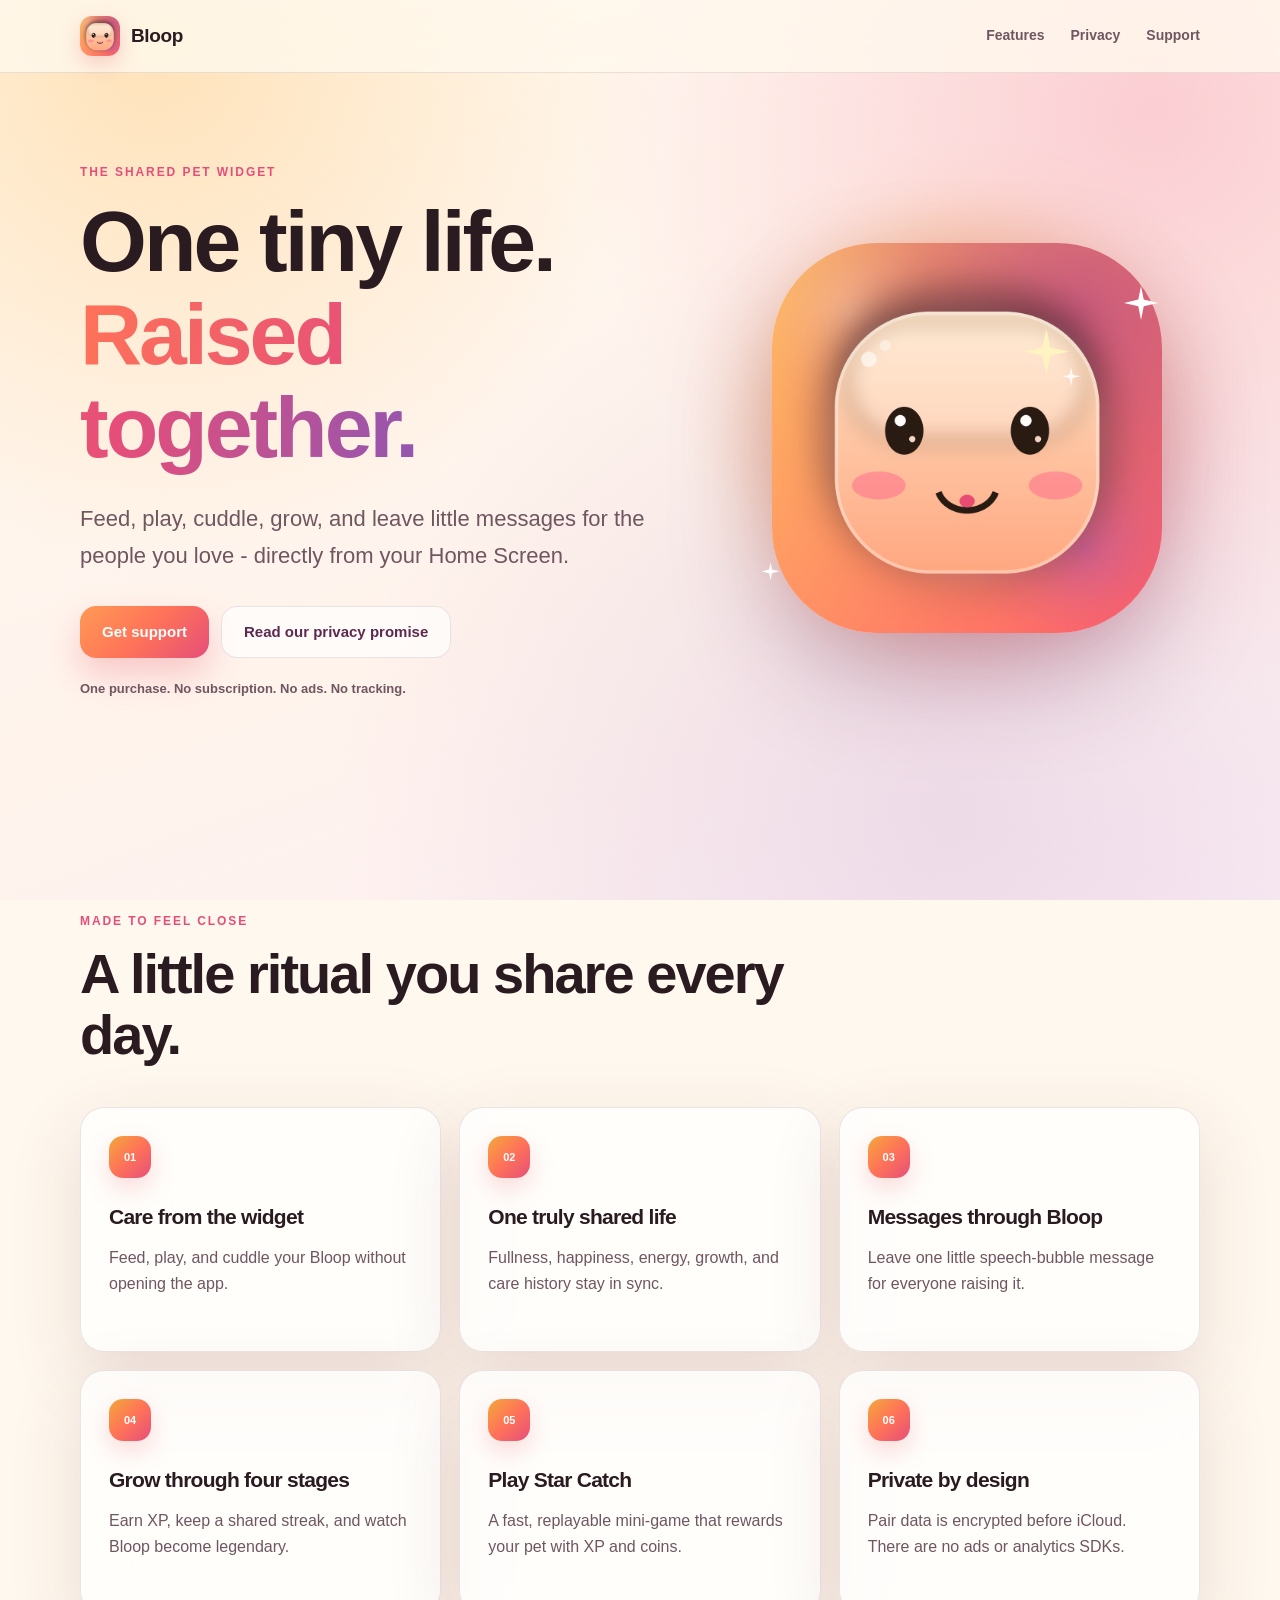
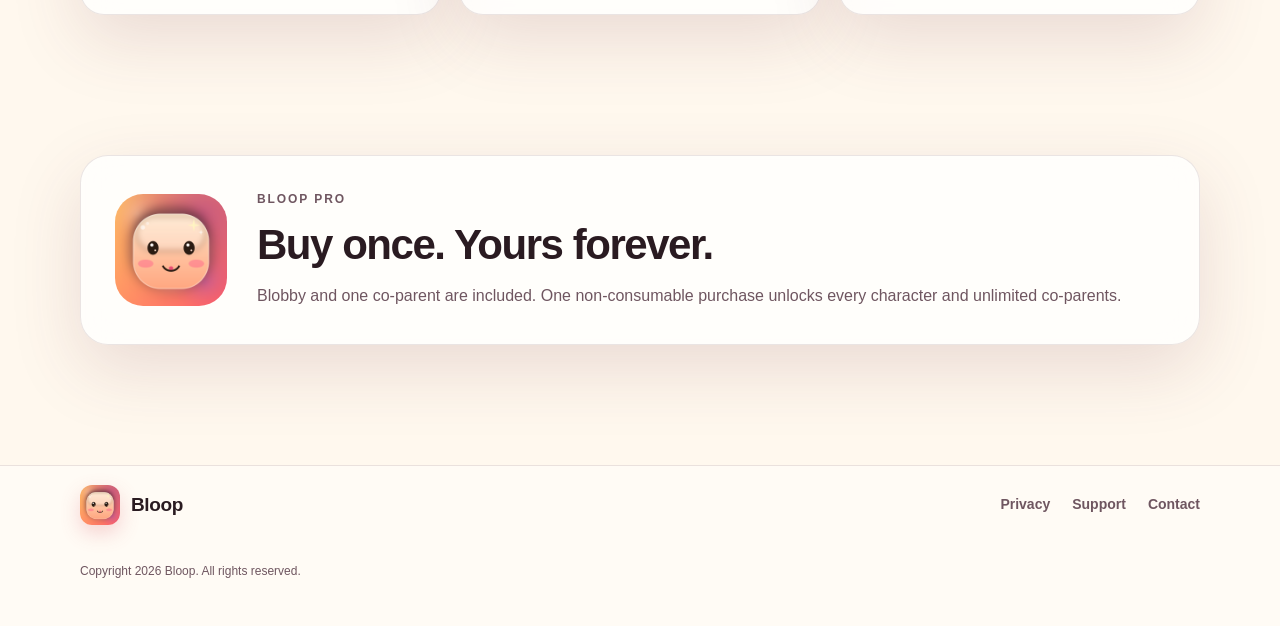
==== index.html @ 69b5d18a "Launch Bloop support and privacy site Co-authored-by: Copilot <223556219+Copilot@users.noreply.githu" ====
<!doctype html>
<html lang="en">
<head>
  <meta charset="utf-8">
  <meta name="viewport" content="width=device-width, initial-scale=1">
  <meta name="theme-color" content="#ff795d">
  <title>Bloop - Raise a Pet Together</title>
  <meta name="description" content="Bloop is the private interactive pet widget you raise together. Feed, play, share messages, and grow one little life from your Home Screen.">
  <meta property="og:title" content="Bloop - Raise a Pet Together">
  <meta property="og:description" content="One tiny shared life, right on your Home Screen. No ads. No subscription.">
  <meta property="og:image" content="icon.png">
  <link rel="icon" href="icon.png">
  <link rel="stylesheet" href="style.css">
</head>
<body>
  <div class="aurora" aria-hidden="true"></div>
  <header>
    <div class="wrap nav">
      <a class="brand" href="index.html"><img src="icon.png" alt=""><span>Bloop</span></a>
      <nav aria-label="Primary navigation">
        <a href="#features">Features</a>
        <a href="privacy.html">Privacy</a>
        <a href="support.html">Support</a>
      </nav>
    </div>
  </header>
  <main>
    <section class="hero wrap">
      <div class="hero-copy">
        <p class="eyebrow">The shared pet widget</p>
        <h1>One tiny life.<br><span>Raised together.</span></h1>
        <p class="lead">Feed, play, cuddle, grow, and leave little messages for the people you love - directly from your Home Screen.</p>
        <div class="actions">
          <a class="button primary" href="support.html">Get support</a>
          <a class="button secondary" href="privacy.html">Read our privacy promise</a>
        </div>
        <p class="promise">One purchase. No subscription. No ads. No tracking.</p>
      </div>
      <div class="hero-art">
        <div class="halo"></div>
        <img src="icon.png" alt="Bloop smiling pet icon">
        <span class="spark one"></span><span class="spark two"></span>
      </div>
    </section>

    <section id="features" class="wrap section">
      <p class="eyebrow">Made to feel close</p>
      <h2>A little ritual you share every day.</h2>
      <div class="grid">
        <article class="card"><span class="symbol">01</span><h3>Care from the widget</h3><p>Feed, play, and cuddle your Bloop without opening the app.</p></article>
        <article class="card"><span class="symbol">02</span><h3>One truly shared life</h3><p>Fullness, happiness, energy, growth, and care history stay in sync.</p></article>
        <article class="card"><span class="symbol">03</span><h3>Messages through Bloop</h3><p>Leave one little speech-bubble message for everyone raising it.</p></article>
        <article class="card"><span class="symbol">04</span><h3>Grow through four stages</h3><p>Earn XP, keep a shared streak, and watch Bloop become legendary.</p></article>
        <article class="card"><span class="symbol">05</span><h3>Play Star Catch</h3><p>A fast, replayable mini-game that rewards your pet with XP and coins.</p></article>
        <article class="card"><span class="symbol">06</span><h3>Private by design</h3><p>Pair data is encrypted before iCloud. There are no ads or analytics SDKs.</p></article>
      </div>
    </section>

    <section class="wrap callout">
      <img src="icon.png" alt="">
      <div><p class="eyebrow">Bloop Pro</p><h2>Buy once. Yours forever.</h2><p>Blobby and one co-parent are included. One non-consumable purchase unlocks every character and unlimited co-parents.</p></div>
    </section>
  </main>
  <footer>
    <div class="wrap footer">
      <a class="brand" href="index.html"><img src="icon.png" alt=""><span>Bloop</span></a>
      <div class="links"><a href="privacy.html">Privacy</a><a href="support.html">Support</a><a href="mailto:alice51849@hotmail.com">Contact</a></div>
      <p>Copyright 2026 Bloop. All rights reserved.</p>
    </div>
  </footer>
</body>
</html>
---- style.css ----
:root {
  --ink: #2a1b21;
  --muted: #6f5660;
  --cream: #fff8ee;
  --card: rgba(255, 255, 255, 0.76);
  --line: rgba(87, 42, 53, 0.12);
  --coral: #ff7358;
  --rose: #e64e79;
  --gold: #f3a83b;
  --plum: #5e294f;
  --shadow: 0 24px 70px rgba(114, 51, 65, 0.15);
}

* { box-sizing: border-box; }
html { scroll-behavior: smooth; }
body {
  margin: 0;
  color: var(--ink);
  background: var(--cream);
  font-family: -apple-system, BlinkMacSystemFont, "SF Pro Display", "Segoe UI", sans-serif;
  line-height: 1.65;
}
a { color: inherit; }
.aurora {
  position: fixed;
  inset: 0;
  z-index: -2;
  background:
    radial-gradient(circle at 12% 6%, rgba(255, 190, 97, 0.38), transparent 32rem),
    radial-gradient(circle at 90% 12%, rgba(238, 79, 123, 0.24), transparent 36rem),
    radial-gradient(circle at 74% 90%, rgba(137, 80, 170, 0.14), transparent 38rem),
    linear-gradient(160deg, #fffaf1 0%, #fff3ec 58%, #fdf0f5 100%);
}
.wrap { width: min(1120px, calc(100% - 40px)); margin: 0 auto; }
header {
  position: sticky;
  top: 0;
  z-index: 10;
  border-bottom: 1px solid var(--line);
  background: rgba(255, 248, 238, 0.84);
  backdrop-filter: blur(22px) saturate(140%);
}
.nav { min-height: 72px; display: flex; align-items: center; justify-content: space-between; gap: 24px; }
.brand { display: inline-flex; align-items: center; gap: 11px; text-decoration: none; font-size: 19px; font-weight: 800; letter-spacing: -0.02em; }
.brand img { width: 40px; height: 40px; border-radius: 12px; box-shadow: 0 8px 20px rgba(218, 82, 94, 0.24); }
nav { display: flex; align-items: center; gap: 26px; }
nav a, .links a { color: var(--muted); font-size: 14px; font-weight: 650; text-decoration: none; }
nav a:hover, .links a:hover { color: var(--rose); }
.hero { min-height: 700px; display: grid; grid-template-columns: 1.12fr 0.88fr; align-items: center; gap: 60px; padding-block: 90px; }
.eyebrow { margin: 0 0 12px; color: var(--rose); font-size: 12px; font-weight: 800; letter-spacing: 0.16em; text-transform: uppercase; }
h1, h2, h3 { line-height: 1.08; letter-spacing: -0.035em; }
h1 { margin: 0; font-size: clamp(52px, 7vw, 86px); font-weight: 850; }
h1 span {
  color: transparent;
  background: linear-gradient(100deg, var(--coral), var(--rose), #9256b1);
  -webkit-background-clip: text;
  background-clip: text;
}
.lead { max-width: 650px; margin: 28px 0 0; color: var(--muted); font-size: clamp(18px, 2vw, 22px); }
.actions { display: flex; flex-wrap: wrap; gap: 12px; margin-top: 32px; }
.button { min-height: 52px; display: inline-flex; align-items: center; justify-content: center; padding: 0 22px; border-radius: 16px; font-size: 15px; font-weight: 780; text-decoration: none; transition: transform .2s ease, box-shadow .2s ease; }
.button:hover { transform: translateY(-2px); }
.primary { color: white; background: linear-gradient(135deg, #ff9a55, var(--coral), var(--rose)); box-shadow: 0 16px 34px rgba(229, 83, 100, 0.28); }
.secondary { color: var(--plum); border: 1px solid var(--line); background: rgba(255, 255, 255, 0.66); }
.promise { margin-top: 20px; color: var(--muted); font-size: 13px; font-weight: 680; }
.hero-art { position: relative; min-height: 460px; display: grid; place-items: center; }
.hero-art img { position: relative; z-index: 2; width: min(390px, 88%); border-radius: 27%; box-shadow: 0 42px 100px rgba(92, 37, 72, 0.28); animation: float 5s ease-in-out infinite; }
.halo { position: absolute; width: 430px; height: 430px; border-radius: 50%; background: linear-gradient(135deg, rgba(255, 180, 75, .48), rgba(235, 76, 130, .32)); filter: blur(36px); }
.spark { position: absolute; z-index: 3; width: 18px; height: 18px; background: white; clip-path: polygon(50% 0,58% 40%,100% 50%,58% 60%,50% 100%,42% 60%,0 50%,42% 40%); filter: drop-shadow(0 0 10px #ffd978); }
.spark.one { top: 17%; right: 9%; width: 34px; height: 34px; }
.spark.two { bottom: 19%; left: 6%; }
@keyframes float { 50% { transform: translateY(-12px) rotate(1deg); } }
.section { padding-block: 110px; }
.section > h2 { max-width: 750px; margin: 0 0 42px; font-size: clamp(34px, 5vw, 56px); }
.grid { display: grid; grid-template-columns: repeat(3, 1fr); gap: 18px; }
.card, .document article, .callout {
  border: 1px solid var(--line);
  background: var(--card);
  box-shadow: var(--shadow);
  backdrop-filter: blur(18px);
}
.card { min-height: 245px; padding: 28px; border-radius: 24px; }
.symbol { display: inline-grid; place-items: center; width: 42px; height: 42px; border-radius: 14px; color: white; background: linear-gradient(135deg, var(--gold), var(--coral), var(--rose)); font-size: 11px; font-weight: 850; box-shadow: 0 10px 24px rgba(226, 89, 92, .22); }
.card h3 { margin: 28px 0 10px; font-size: 21px; }
.card p, .callout p, .document p, .page-head p { color: var(--muted); }
.callout { margin-block: 30px 120px; padding: 34px; border-radius: 28px; display: flex; align-items: center; gap: 30px; }
.callout img { width: 112px; height: 112px; border-radius: 28px; }
.callout h2 { margin: 0; font-size: clamp(28px, 4vw, 42px); }
.callout p:last-child { margin-bottom: 0; }
.page-head { padding-block: 86px 48px; text-align: center; }
.page-head img { width: 92px; height: 92px; border-radius: 25px; box-shadow: 0 20px 45px rgba(211, 74, 102, .24); }
.page-head .eyebrow { margin-top: 26px; }
.page-head h1 { font-size: clamp(44px, 6vw, 68px); }
.updated { margin-top: 14px; font-size: 14px; font-weight: 650; }
.document { max-width: 860px; padding-bottom: 110px; }
.document article { padding: clamp(26px, 5vw, 58px); border-radius: 28px; }
.document h2 { margin: 42px 0 10px; font-size: 24px; }
.document h2:first-child { margin-top: 0; }
.document a { color: var(--rose); font-weight: 700; }
.contact { margin-top: 42px; padding: 26px; border-radius: 20px; background: linear-gradient(135deg, rgba(255, 177, 74, .16), rgba(235, 75, 121, .12)); }
footer { border-top: 1px solid var(--line); background: rgba(255, 255, 255, .42); }
.footer { min-height: 160px; display: grid; grid-template-columns: 1fr auto; align-items: center; gap: 20px; }
.footer .links { display: flex; flex-wrap: wrap; justify-content: flex-end; gap: 22px; }
.footer > p { grid-column: 1 / -1; margin: -20px 0 25px; color: var(--muted); font-size: 12px; }
@media (max-width: 820px) {
  .hero { min-height: auto; grid-template-columns: 1fr; padding-block: 64px; text-align: center; }
  .lead { margin-inline: auto; }
  .actions { justify-content: center; }
  .hero-art { min-height: 380px; order: -1; }
  .hero-art img { width: min(310px, 80%); }
  .halo { width: 330px; height: 330px; }
  .grid { grid-template-columns: 1fr 1fr; }
}
@media (max-width: 560px) {
  .wrap { width: min(100% - 28px, 1120px); }
  .nav { min-height: 64px; }
  nav { gap: 14px; }
  nav a:first-child { display: none; }
  h1 { font-size: 48px; }
  .hero-art { min-height: 310px; }
  .grid { grid-template-columns: 1fr; }
  .card { min-height: auto; }
  .section { padding-block: 82px; }
  .callout { align-items: flex-start; padding: 24px; gap: 18px; }
  .callout img { width: 72px; height: 72px; border-radius: 20px; }
  .footer { grid-template-columns: 1fr; padding-block: 36px; }
  .footer .links { justify-content: flex-start; }
  .footer > p { margin: 0; }
}
@media (prefers-reduced-motion: reduce) {
  html { scroll-behavior: auto; }
  .hero-art img { animation: none; }
  .button { transition: none; }
}
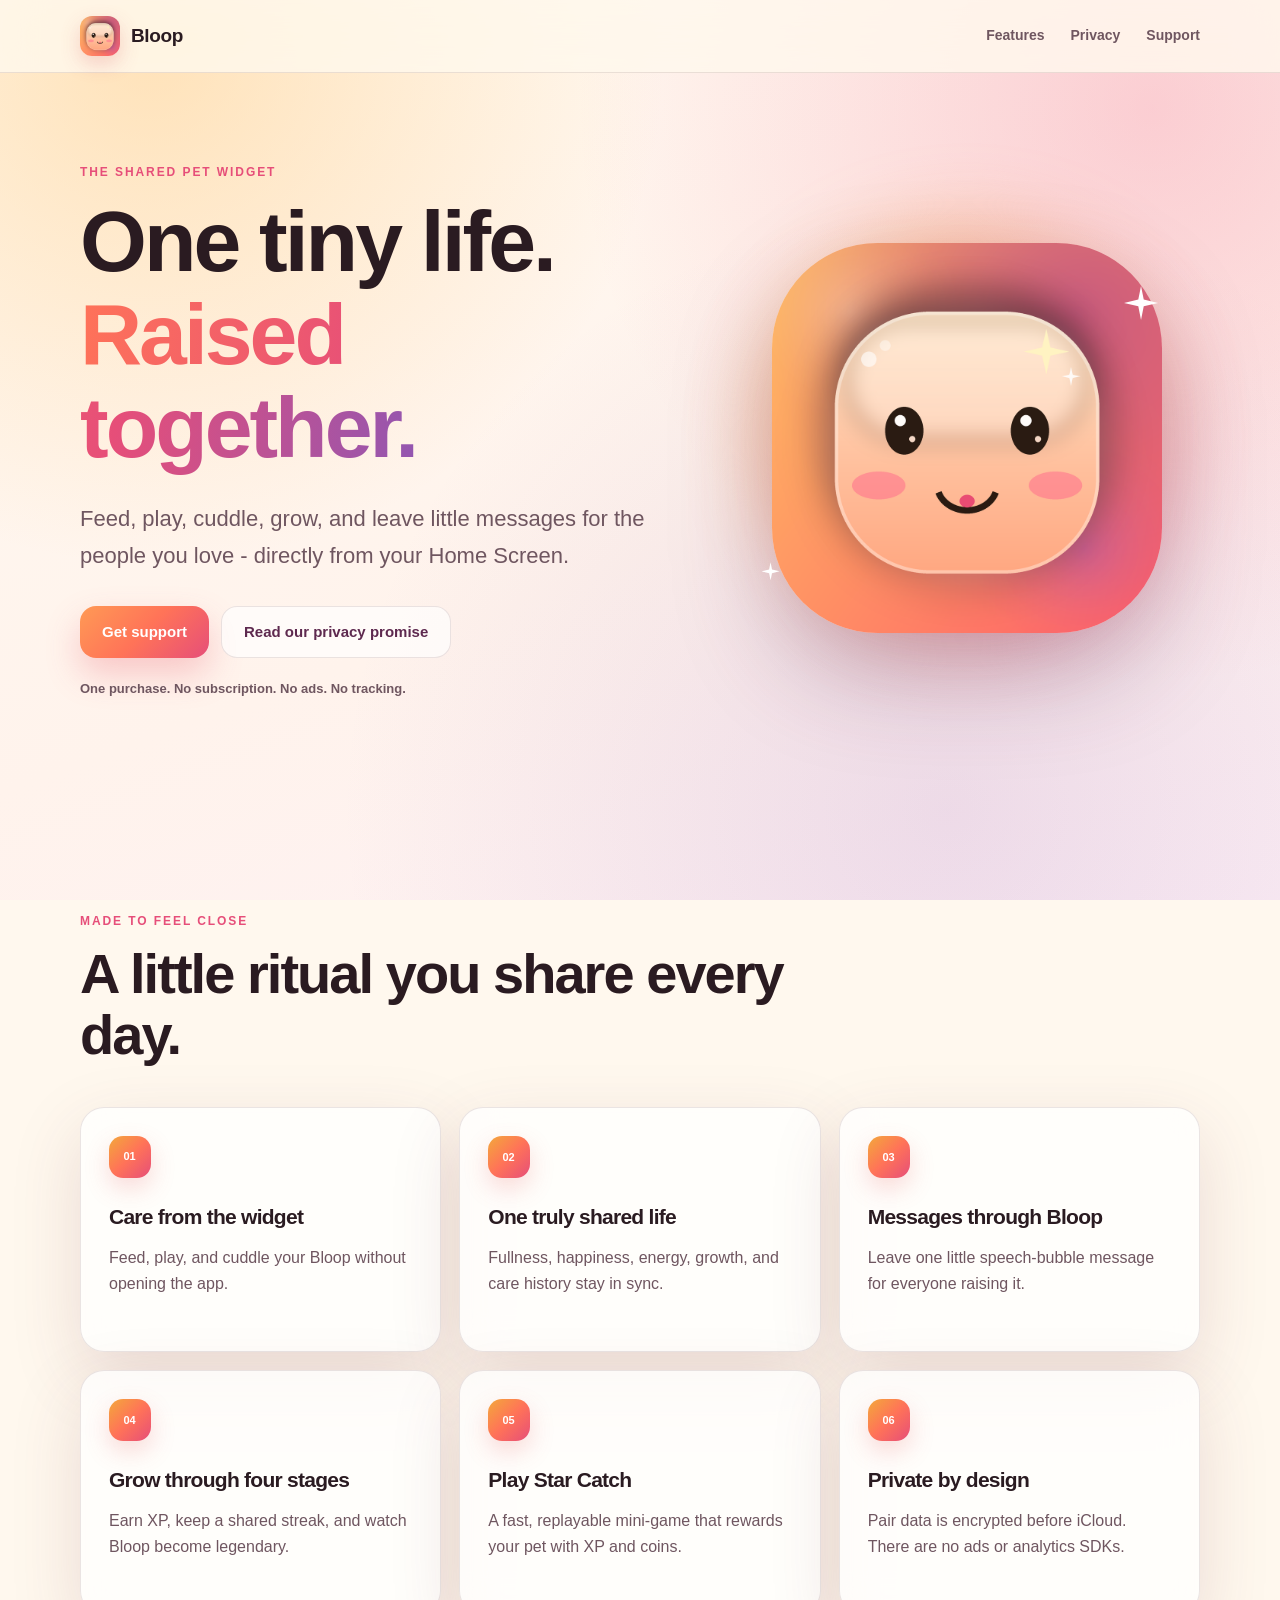
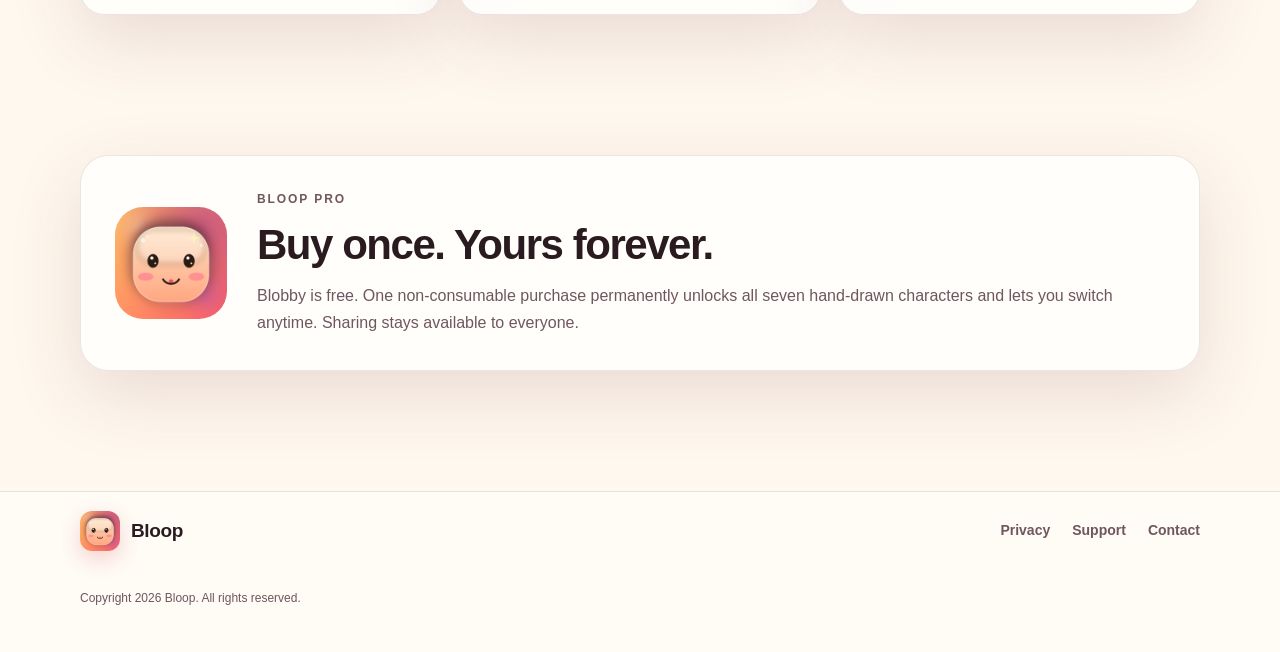
==== commit 70a5a37e: "Align Bloop Pro character unlock copy Co-authored-by: Copilot <223556219+Copilot@users.noreply.githu" ====
--- a/index.html
+++ b/index.html
@@ -58,7 +58,7 @@
 
     <section class="wrap callout">
       <img src="icon.png" alt="">
-      <div><p class="eyebrow">Bloop Pro</p><h2>Buy once. Yours forever.</h2><p>Blobby and one co-parent are included. One non-consumable purchase unlocks every character and unlimited co-parents.</p></div>
+      <div><p class="eyebrow">Bloop Pro</p><h2>Buy once. Yours forever.</h2><p>Blobby is free. One non-consumable purchase permanently unlocks all seven hand-drawn characters and lets you switch anytime. Sharing stays available to everyone.</p></div>
     </section>
   </main>
   <footer>
